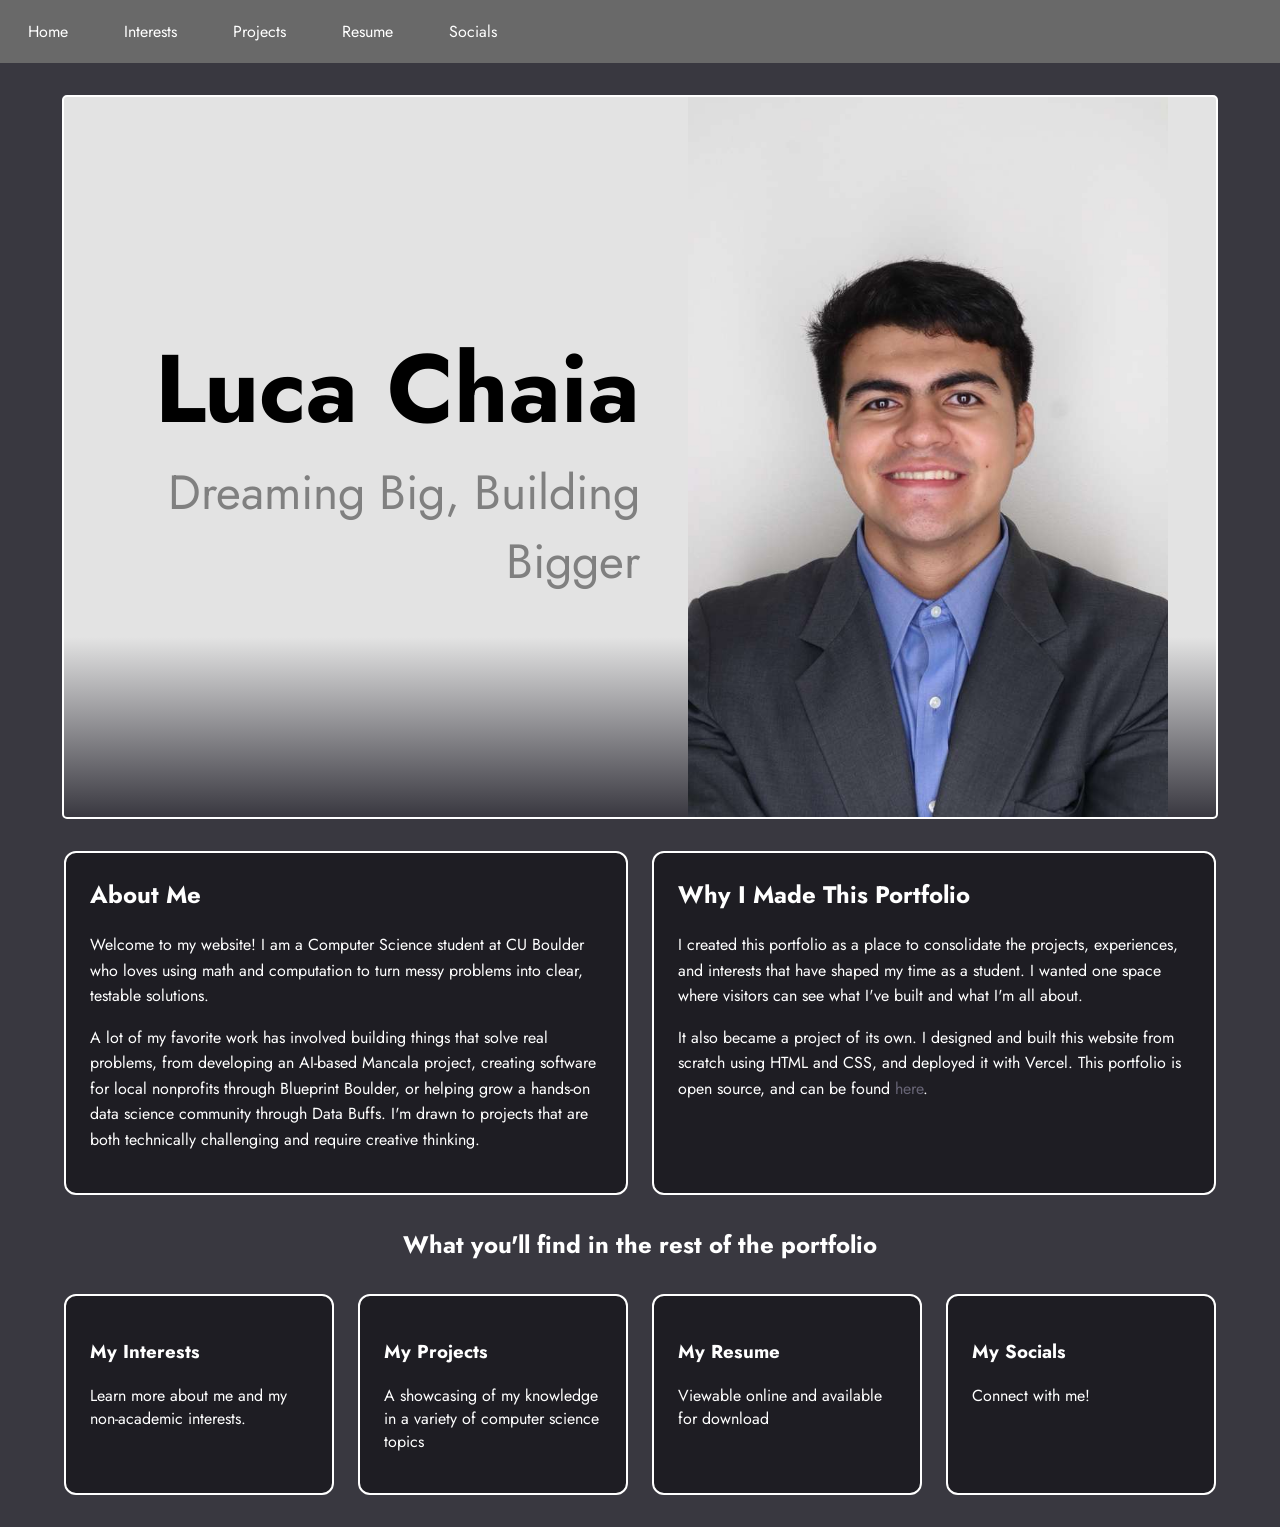
==== index.html @ b4970af2 "Implemented server-style navigation for cleaner links." ====
<!doctype html>
<html lang="en">
  <head>
    <meta charset="UTF-8" />
    <meta name="viewport" content="width=device-width, initial-scale=1.0" />
    <title>Luca Chaia | Home</title>
    <link rel="stylesheet" href="style.css" />
    <link rel="preconnect" href="https://fonts.googleapis.com" />
    <link rel="preconnect" href="https://fonts.gstatic.com" crossorigin />
    <link
      href="https://fonts.googleapis.com/css2?family=Jost:ital,wght@0,100..900;1,100..900&display=swap"
      rel="stylesheet"
    />
  </head>
  <body>
    <nav class="navbar">
      <ul>
        <li><a href="/">Home</a></li>
        <li><a href="/interests">Interests</a></li>
        <li><a href="/projects">Projects</a></li>
        <li><a href="/resume">Resume</a></li>
        <li><a href="/socials">Socials</a></li>
      </ul>
    </nav>
    <main>
      <div class="hero">
        <div class="hero-text">
          <!-- Heading -->
          <h1>Luca Chaia</h1>
          <!-- Supporting Copy -->
          <p>Dreaming Big, Building Bigger</p>
        </div>
        <div class="hero-image">
          <img src="assets/images/hero-image.jpg" alt="" />
        </div>
      </div>
      <div class="luca-stuff">
        <div class="about-me">
          <h2>About Me</h2>
          <p>
            Welcome to my website! I am a Computer Science student at CU Boulder
            who loves using math and computation to turn messy problems into
            clear, testable solutions.
          </p>
          <p>
            A lot of my favorite work has involved building things that solve
            real problems, from developing an AI-based Mancala project, creating
            software for local nonprofits through Blueprint Boulder, or helping
            grow a hands-on data science community through Data Buffs. I'm drawn
            to projects that are both technically challenging and require
            creative thinking.
          </p>
        </div>
        <div class="why-portfolio">
          <h2>Why I Made This Portfolio</h2>
          <p>
            I created this portfolio as a place to consolidate the projects,
            experiences, and interests that have shaped my time as a student. I
            wanted one space where visitors can see what I've built and what I'm
            all about.
          </p>
          <p>
            It also became a project of its own. I designed and built this
            website from scratch using HTML and CSS, and deployed it with
            Vercel. This portfolio is open source, and can be found
            <a href="https://github.com/LucaChaia/portfolio">here</a>.
          </p>
        </div>
      </div>

      <div class="portfolio-links">
        <h2>What you'll find in the rest of the portfolio</h2>
        <div class="portfolio-outline">
          <a class="portfolio-item" href="interests.html">
            <h3>My Interests</h3>
            <p>Learn more about me and my non-academic interests.</p>
          </a>
          <a class="portfolio-item" href="projects.html">
            <h3>My Projects</h3>
            <p>
              A showcasing of my knowledge in a variety of computer science
              topics
            </p>
          </a>
          <a class="portfolio-item" href="resume.html">
            <h3>My Resume</h3>
            <p>Viewable online and available for download</p>
          </a>
          <a class="portfolio-item" href="socials.html">
            <h3>My Socials</h3>
            <p>Connect with me!</p>
          </a>
        </div>
      </div>
    </main>
  </body>
</html>
---- style.css ----
body {
  margin: 0;
  background-color: rgba(57, 56, 64, 1);
  color: white;
  font-family: "Jost";
}
/* Navbar section */

nav.navbar {
  background-color: dimgray;
  position: sticky;
  top: 0;
}

nav.navbar ul {
  list-style-type: none;
  margin: 0;
  padding: 0;

  display: flex;
}

nav.navbar ul li a {
  display: block;
  color: white;
  padding: 1.25rem 1.75rem;

  text-decoration: none;
}

nav.navbar ul li a:hover {
  color: grey;
}

/* Hero Section */
div.hero {
  padding-top: 0;
  background: #e3e3e3;
  background: linear-gradient(
    180deg,
    rgba(227, 227, 227, 1) 0%,
    rgba(227, 227, 227, 1) 75%,
    rgba(57, 56, 64, 1) 100%
  );

  display: flex;
  align-items: center;
  justify-content: space-between;

  min-height: 30vh;
  width: 90%;
  margin: 2em auto;

  border-radius: 5px;
  border-width: 2px;
  border-style: solid;
  border-color: white;

  padding: 0;
}

.hero .hero-text {
  flex: 1;
  display: flex;
  flex-direction: column;
  justify-content: center;
  text-align: right;
}

div.hero h1 {
  color: black;
  font-size: 6rem;
  margin: 0;
}

div.hero p {
  color: grey;
  margin: 0;
  font-size: 3rem;
}

.hero .hero-image {
  flex: 1;
  display: flex;
  justify-content: center;
  align-items: center;
}

div.hero img {
  max-height: 80vh;
  width: auto;
}

/* Luca Stuff Section */
.luca-stuff {
  width: 90%;
  margin: 2rem auto;
  display: grid;
  grid-template-columns: repeat(auto-fit, minmax(20rem, 1fr));
  gap: 1.5rem;
}

.luca-stuff > div {
  background-color: rgb(30, 29, 35);
  padding: 1.5rem;
  border-radius: 0.75rem;
  border: 2px solid white;
}

.luca-stuff h2 {
  margin-top: 0;
}

.luca-stuff p {
  line-height: 1.6;
}

.luca-stuff a {
  text-decoration: none;
  color: rgb(103, 100, 117);
}

.luca-stuff a:hover {
  color: rgb(146, 136, 189);
}

/* Portfolio Outline Section */
.portfolio-links h2 {
  text-align: center;
}

div.portfolio-outline {
  width: 90%;
  margin: 2rem auto;
  display: grid;
  grid-template-columns: repeat(auto-fit, minmax(16rem, 1fr));
  gap: 1.5rem;
}

div.portfolio-outline .portfolio-item {
  display: block;
  background-color: rgb(30, 29, 35);
  color: white;
  text-decoration: none;
  padding: 1.5rem;
  border-radius: 0.75rem;
  border: 2px solid white;
}

/* Resume Section */
.resume-page {
  width: 90%;
  margin: 2rem auto;
}

.resume-header {
  margin-bottom: 1.5rem;
}

.resume-header h1 {
  margin-bottom: 0.5rem;
}

.resume-download {
  display: inline-block;
  margin-top: 1rem;
  padding: 0.75rem 1.25rem;
  background-color: rgb(30, 29, 35);
  color: white;
  text-decoration: none;
  border: 2px solid white;
  border-radius: 0.75rem;
}

.resume-viewer {
  width: 100%;
  height: 80vh;
  border: 2px solid white;
  border-radius: 0.75rem;
  overflow: hidden;
}

.resume-viewer iframe {
  width: 100%;
  height: 100%;
  border: none;
}

/* Socials */
.socials-intro {
  display: block;
  background-color: rgb(30, 29, 35);
  color: white;
  text-decoration: none;
  padding: 1.5rem;
  border-radius: 0.75rem;
  border: 2px solid white;
  width: 90%;
  margin: 2rem auto;
}

.socials-container {
  width: 90%;
  margin: 2rem auto;
  display: grid;
  grid-template-columns: repeat(auto-fit, minmax(20rem, 1fr));
  gap: 1.5rem;
  align-items: stretch;
}

.social-box {
  background-color: rgb(30, 29, 35);
  padding: 1.5rem;
  border-radius: 0.75rem;
  border: 2px solid white;

  display: flex;
  flex-direction: column;
  align-items: center;
  text-align: center;
  text-decoration: none;
  color: white;
}

.social-box,
.portfolio-item {
  transition:
    background-color 0.2s ease,
    transform 0.2s ease;
}

a.social-box:hover,
div.portfolio-outline .portfolio-item:hover {
  background-color: #111;
  transform: translateY(-2px);
}

.social-logo {
  height: 5rem;
  width: 100%;
  display: flex;
  align-items: center;
  justify-content: center;
  margin-bottom: 1rem;
}

.social-logo img {
  max-height: 100%;
  max-width: 8rem;
  width: auto;
  height: auto;
  display: block;
}

.social-box p {
  line-height: 1.5;
}
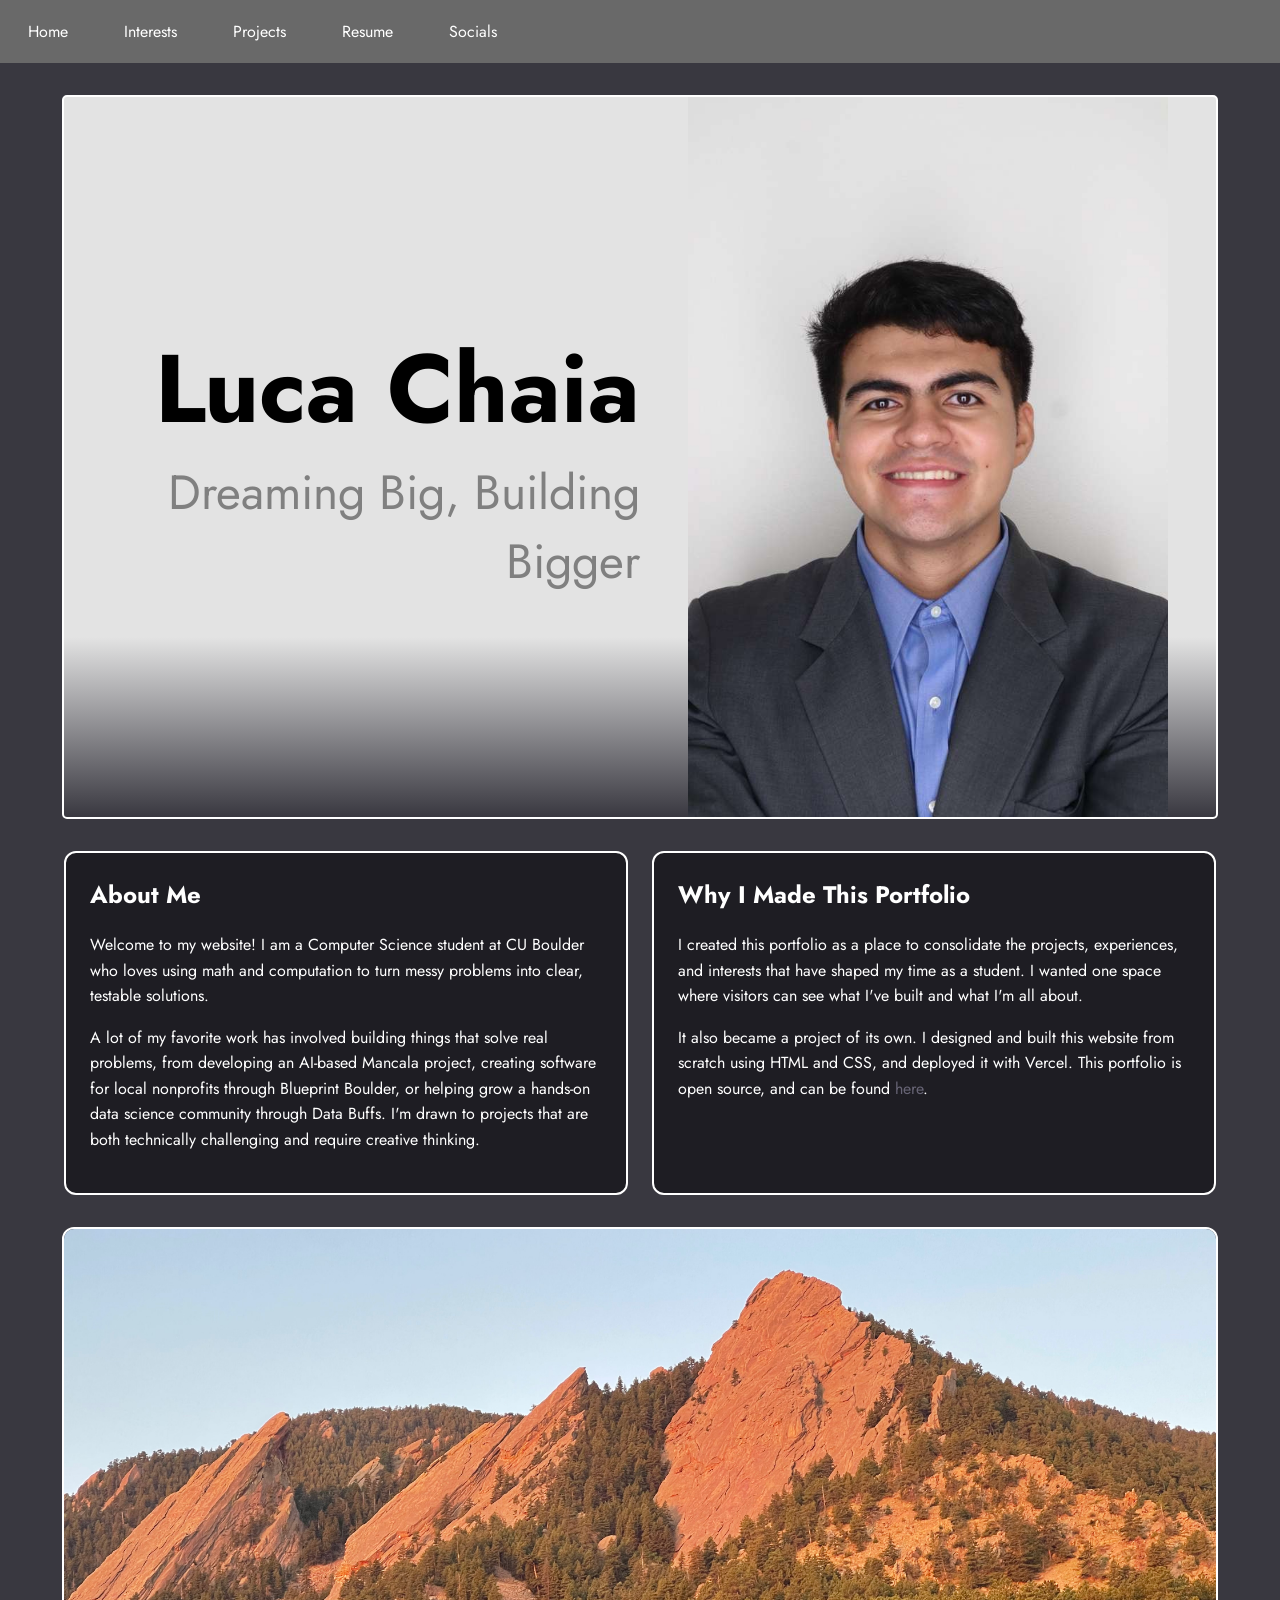
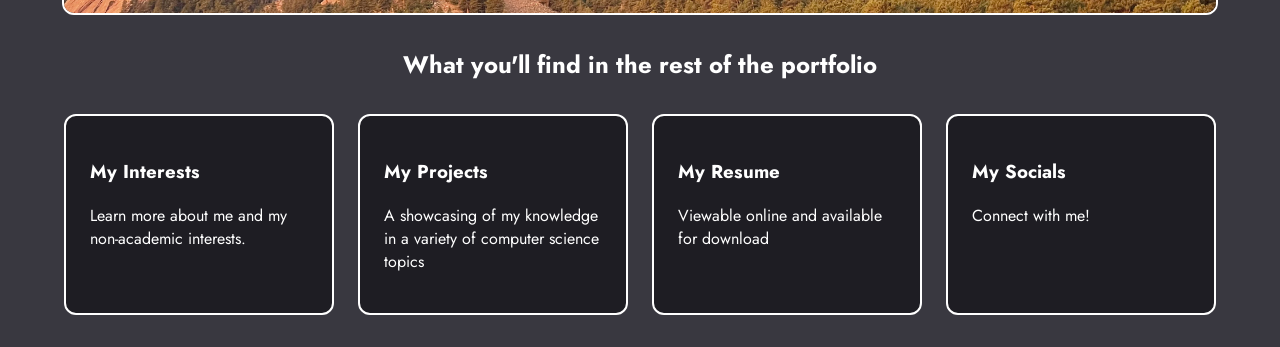
==== commit c88ad678: "Spruced up homepage" ====
--- a/index.html
+++ b/index.html
@@ -63,30 +63,41 @@
             It also became a project of its own. I designed and built this
             website from scratch using HTML and CSS, and deployed it with
             Vercel. This portfolio is open source, and can be found
-            <a href="https://github.com/LucaChaia/portfolio">here</a>.
+            <a
+              href="https://github.com/LucaChaia/portfolio"
+              target="_blank"
+              rel="noopener noreferrer"
+              >here</a
+            >.
           </p>
         </div>
+      </div>
+      <div class="home-image-break">
+        <img
+          src="assets/images/boulder-flatirons.jpeg"
+          alt="Picture of Flatirons"
+        />
       </div>
 
       <div class="portfolio-links">
         <h2>What you'll find in the rest of the portfolio</h2>
         <div class="portfolio-outline">
-          <a class="portfolio-item" href="interests.html">
+          <a class="portfolio-item" href="/interests">
             <h3>My Interests</h3>
             <p>Learn more about me and my non-academic interests.</p>
           </a>
-          <a class="portfolio-item" href="projects.html">
+          <a class="portfolio-item" href="/projects">
             <h3>My Projects</h3>
             <p>
               A showcasing of my knowledge in a variety of computer science
               topics
             </p>
           </a>
-          <a class="portfolio-item" href="resume.html">
+          <a class="portfolio-item" href="/resume">
             <h3>My Resume</h3>
             <p>Viewable online and available for download</p>
           </a>
-          <a class="portfolio-item" href="socials.html">
+          <a class="portfolio-item" href="/socials">
             <h3>My Socials</h3>
             <p>Connect with me!</p>
           </a>
--- a/style.css
+++ b/style.css
@@ -91,6 +91,23 @@
   width: auto;
 }
 
+/* Image Break */
+.home-image-break {
+  width: 90%;
+  margin: 2rem auto;
+  border: 2px solid white;
+  border-radius: 0.75rem;
+  overflow: hidden;
+}
+
+.home-image-break img {
+  display: block;
+  width: 100%;
+  max-height: 24rem;
+  object-fit: cover;
+  object-position: center 40%;
+}
+
 /* Luca Stuff Section */
 .luca-stuff {
   width: 90%;
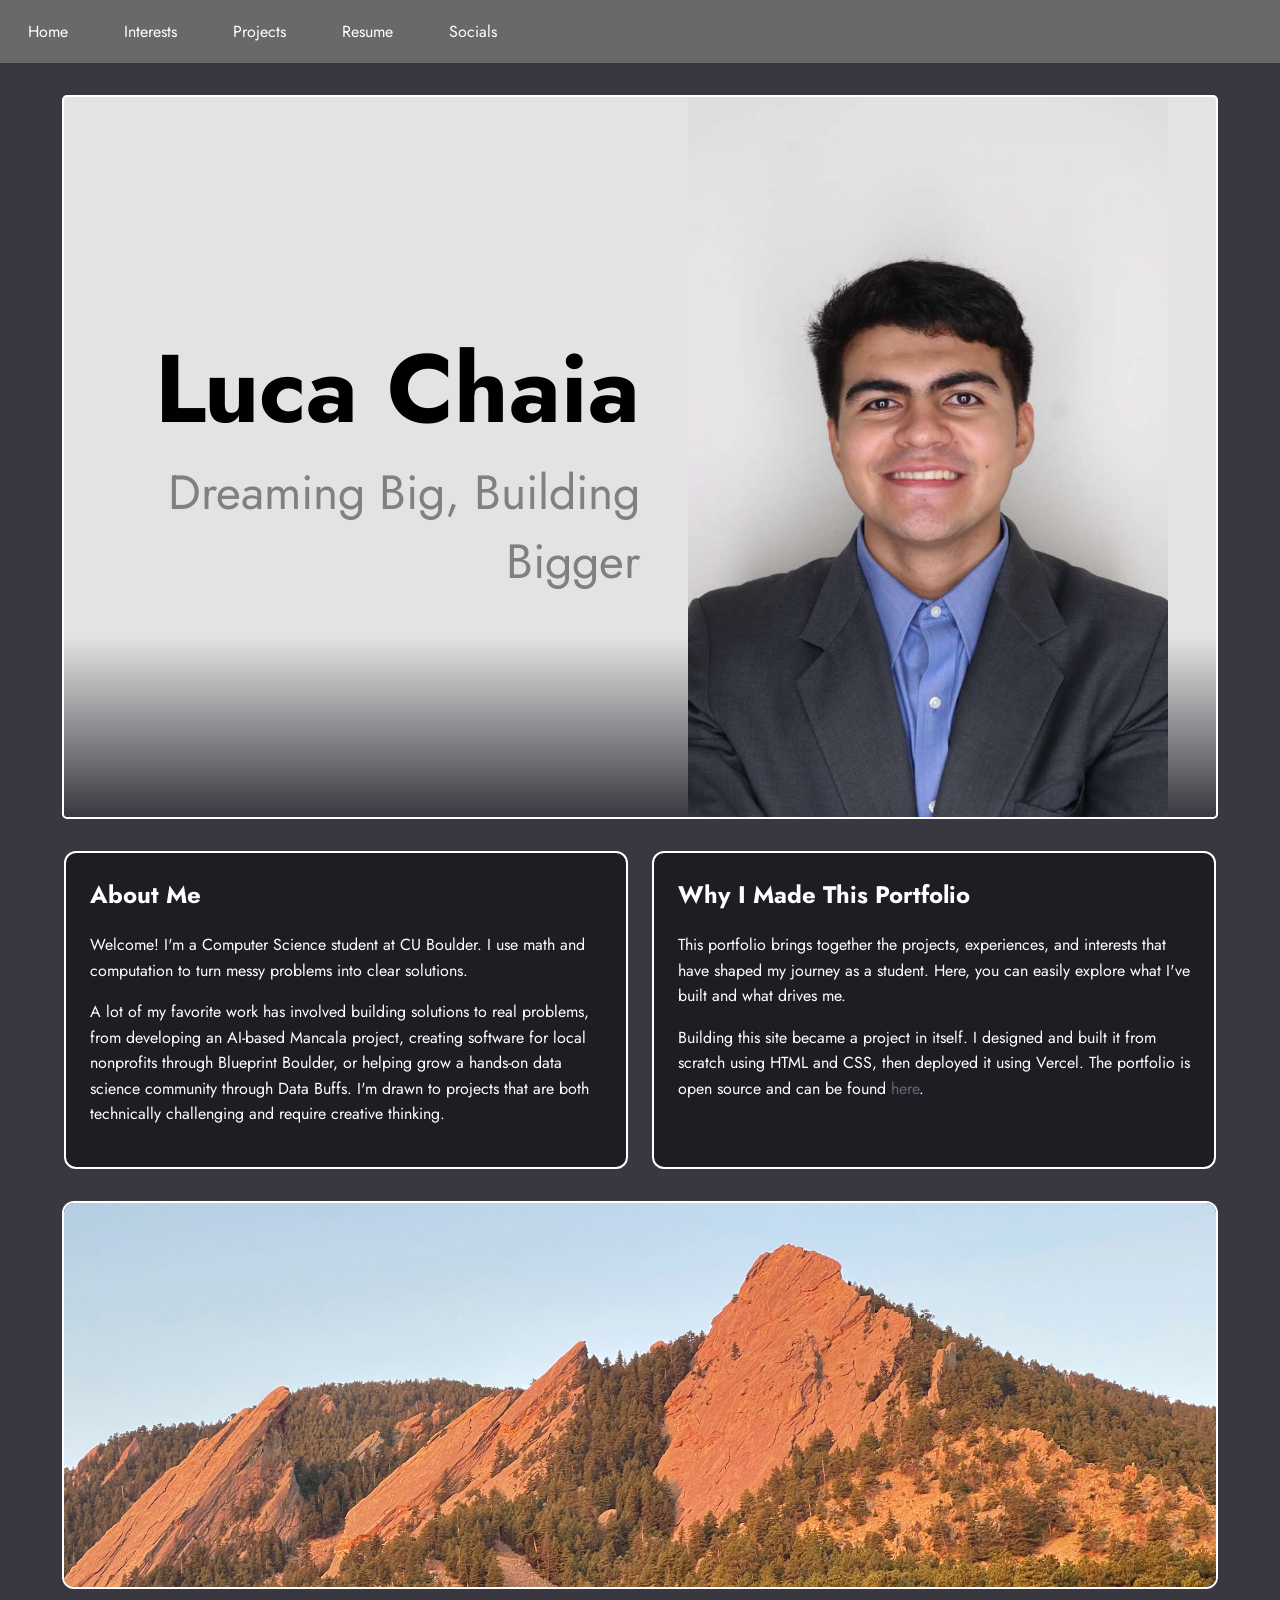
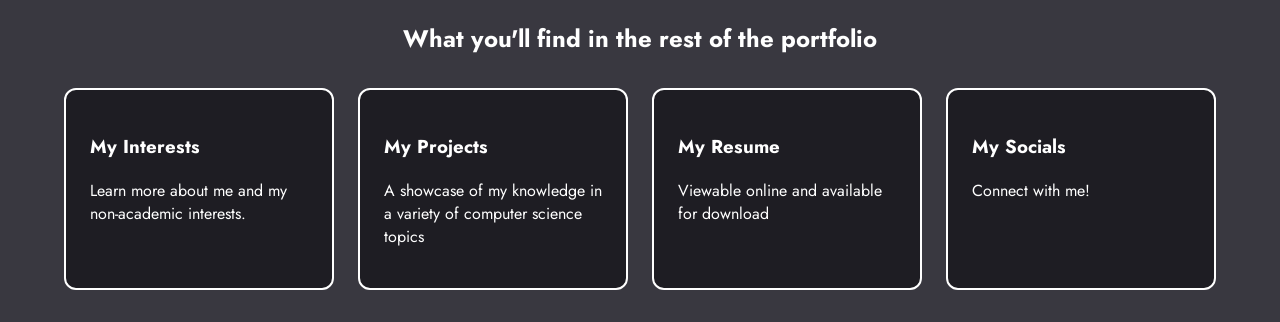
==== commit 694325e8: "Minor text changes to index.html" ====
--- a/index.html
+++ b/index.html
@@ -1,68 +1,90 @@
 <!doctype html>
+
 <html lang="en">
   <head>
     <meta charset="UTF-8" />
+
     <meta name="viewport" content="width=device-width, initial-scale=1.0" />
+
     <title>Luca Chaia | Home</title>
+
     <link rel="stylesheet" href="style.css" />
+
     <link rel="preconnect" href="https://fonts.googleapis.com" />
+
     <link rel="preconnect" href="https://fonts.gstatic.com" crossorigin />
+
     <link
       href="https://fonts.googleapis.com/css2?family=Jost:ital,wght@0,100..900;1,100..900&display=swap"
       rel="stylesheet"
     />
   </head>
+
   <body>
     <nav class="navbar">
       <ul>
         <li><a href="/">Home</a></li>
+
         <li><a href="/interests">Interests</a></li>
+
         <li><a href="/projects">Projects</a></li>
+
         <li><a href="/resume">Resume</a></li>
+
         <li><a href="/socials">Socials</a></li>
       </ul>
     </nav>
+
     <main>
       <div class="hero">
         <div class="hero-text">
           <!-- Heading -->
+
           <h1>Luca Chaia</h1>
+
           <!-- Supporting Copy -->
+
           <p>Dreaming Big, Building Bigger</p>
         </div>
+
         <div class="hero-image">
           <img src="assets/images/hero-image.jpg" alt="" />
         </div>
       </div>
+
       <div class="luca-stuff">
         <div class="about-me">
           <h2>About Me</h2>
+
           <p>
-            Welcome to my website! I am a Computer Science student at CU Boulder
-            who loves using math and computation to turn messy problems into
-            clear, testable solutions.
+            Welcome! I'm a Computer Science student at CU Boulder. I use math
+            and computation to turn messy problems into clear solutions.
           </p>
+
           <p>
-            A lot of my favorite work has involved building things that solve
-            real problems, from developing an AI-based Mancala project, creating
+            A lot of my favorite work has involved building solutions to real
+            problems, from developing an AI-based Mancala project, creating
             software for local nonprofits through Blueprint Boulder, or helping
             grow a hands-on data science community through Data Buffs. I'm drawn
             to projects that are both technically challenging and require
             creative thinking.
           </p>
         </div>
+
         <div class="why-portfolio">
           <h2>Why I Made This Portfolio</h2>
+
           <p>
-            I created this portfolio as a place to consolidate the projects,
-            experiences, and interests that have shaped my time as a student. I
-            wanted one space where visitors can see what I've built and what I'm
-            all about.
+            This portfolio brings together the projects, experiences, and
+            interests that have shaped my journey as a student. Here, you can
+            easily explore what I've built and what drives me.
           </p>
+
           <p>
-            It also became a project of its own. I designed and built this
-            website from scratch using HTML and CSS, and deployed it with
-            Vercel. This portfolio is open source, and can be found
+            Building this site became a project in itself. I designed and built
+            it from scratch using HTML and CSS, then deployed it using Vercel.
+            The portfolio is open source and can be found
+
             <a
               href="https://github.com/LucaChaia/portfolio"
               target="_blank"
@@ -72,33 +94,41 @@
           </p>
         </div>
       </div>
+
       <div class="home-image-break">
         <img
           src="assets/images/boulder-flatirons.jpeg"
-          alt="Picture of Flatirons"
+          alt="Picture of Flatirons."
         />
       </div>
 
       <div class="portfolio-links">
         <h2>What you'll find in the rest of the portfolio</h2>
+
         <div class="portfolio-outline">
           <a class="portfolio-item" href="/interests">
             <h3>My Interests</h3>
+
             <p>Learn more about me and my non-academic interests.</p>
           </a>
+
           <a class="portfolio-item" href="/projects">
             <h3>My Projects</h3>
+
             <p>
-              A showcasing of my knowledge in a variety of computer science
-              topics
+              A showcase of my knowledge in a variety of computer science topics
             </p>
           </a>
+
           <a class="portfolio-item" href="/resume">
             <h3>My Resume</h3>
+
             <p>Viewable online and available for download</p>
           </a>
+
           <a class="portfolio-item" href="/socials">
             <h3>My Socials</h3>
+
             <p>Connect with me!</p>
           </a>
         </div>
--- a/style.css
+++ b/style.css
@@ -164,6 +164,159 @@
   border: 2px solid white;
 }
 
+/* Interests */
+.interests-intro {
+  width: 90%;
+  margin: 2rem auto;
+  background-color: rgb(30, 29, 35);
+  padding: 1.5rem;
+  border-radius: 0.75rem;
+  border: 2px solid white;
+  box-sizing: border-box;
+}
+
+.interests-intro h1 {
+  margin-top: 0;
+  margin-bottom: 0.5rem;
+}
+
+.interests-intro p {
+  margin: 0;
+  line-height: 1.6;
+}
+
+.interests-container {
+  width: 90%;
+  margin: 2rem auto;
+  display: grid;
+  grid-template-columns: repeat(auto-fit, minmax(20rem, 1fr));
+  gap: 1.5rem;
+}
+
+.interest-box {
+  background-color: rgb(30, 29, 35);
+  color: white;
+  text-decoration: none;
+  padding: 1.5rem;
+  border-radius: 0.75rem;
+  border: 2px solid white;
+  display: block;
+  transition:
+    background-color 0.2s ease,
+    transform 0.2s ease;
+}
+
+.interest-box:hover {
+  background-color: #111;
+  transform: translateY(-2px);
+}
+
+.interest-image {
+  width: 100%;
+  height: 14rem;
+  margin-bottom: 1rem;
+  border-radius: 0.5rem;
+  overflow: hidden;
+  background-color: rgb(30, 29, 35);
+}
+
+.interest-image img {
+  width: 100%;
+  height: 100%;
+  display: block;
+}
+
+.logo-image {
+  padding: 1rem;
+  box-sizing: border-box;
+}
+
+.logo-image img {
+  object-fit: contain;
+  object-position: center;
+}
+
+.interest-image:not(.logo-image) img {
+  object-fit: cover;
+  object-position: center;
+}
+
+.interest-box h2 {
+  margin-top: 0;
+  margin-bottom: 0.75rem;
+}
+
+.interest-box p {
+  margin: 0;
+  line-height: 1.6;
+}
+
+/* Projects */
+.projects-intro {
+  width: 90%;
+  margin: 2rem auto;
+  background-color: rgb(30, 29, 35);
+  padding: 1.5rem;
+  border-radius: 0.75rem;
+  border: 2px solid white;
+  box-sizing: border-box;
+}
+
+.projects-intro h1 {
+  margin-top: 0;
+  margin-bottom: 0.5rem;
+}
+
+.projects-intro p {
+  margin: 0;
+  line-height: 1.6;
+}
+
+.projects-container {
+  width: 90%;
+  margin: 2rem auto;
+  display: grid;
+  grid-template-columns: repeat(auto-fit, minmax(20rem, 1fr));
+  gap: 1.5rem;
+}
+
+.project-box {
+  display: block;
+  background-color: rgb(30, 29, 35);
+  color: white;
+  text-decoration: none;
+  padding: 1.5rem;
+  border-radius: 0.75rem;
+  border: 2px solid white;
+  transition:
+    background-color 0.2s ease,
+    transform 0.2s ease;
+}
+
+.project-box:hover {
+  background-color: #111;
+  transform: translateY(-2px);
+}
+
+.project-box h2 {
+  margin-top: 0;
+  margin-bottom: 1rem;
+}
+
+.project-box p {
+  margin: 0 0 1rem 0;
+  line-height: 1.6;
+}
+
+.project-box p:last-child {
+  margin-bottom: 0;
+}
+
+.project-label {
+  font-weight: 700;
+  color: white;
+}
+
 /* Resume Section */
 .resume-page {
   width: 90%;
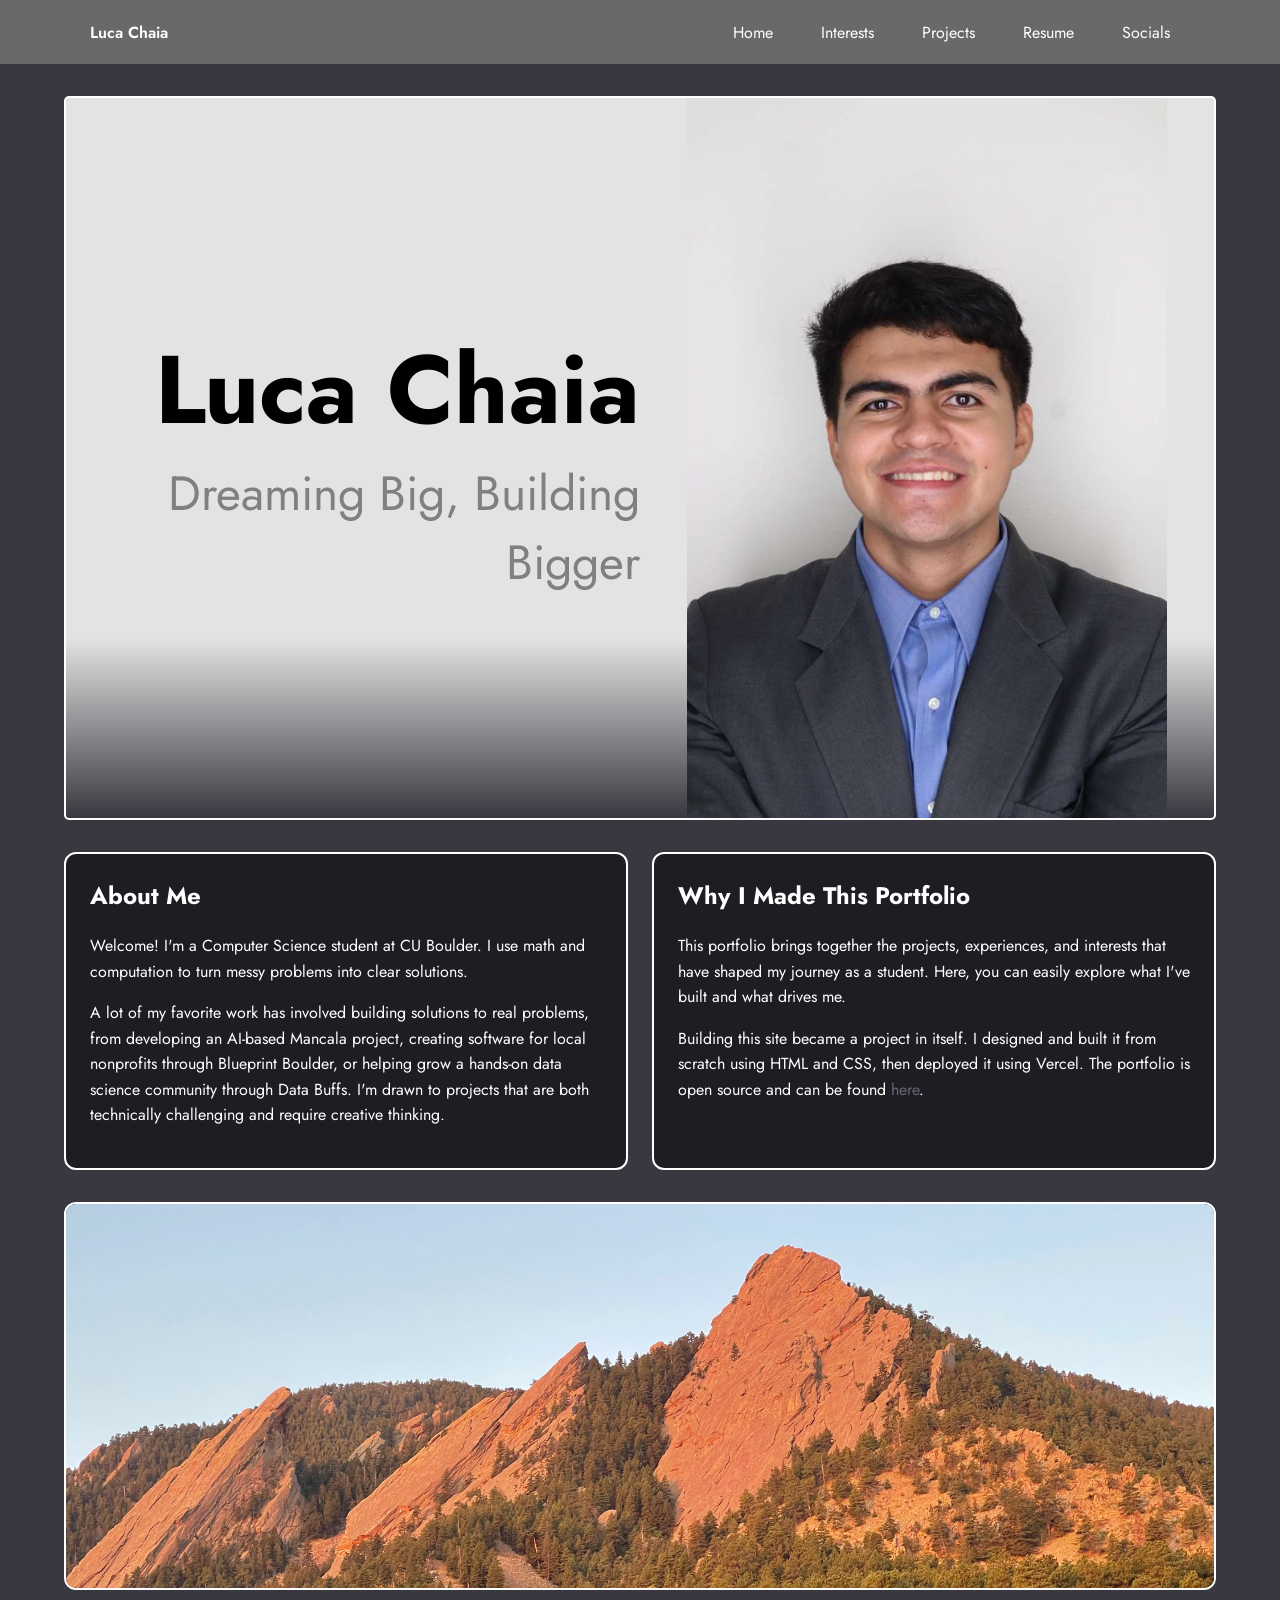
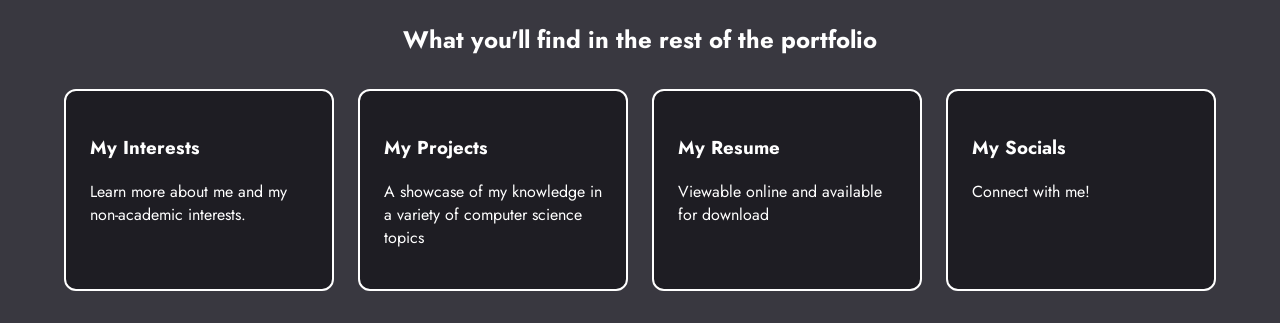
==== commit 3d155e5d: "Refactoring CSS and implemented navbar properly in interests.html" ====
--- a/index.html
+++ b/index.html
@@ -1,66 +1,68 @@
 <!doctype html>
-
 <html lang="en">
   <head>
     <meta charset="UTF-8" />
-
     <meta name="viewport" content="width=device-width, initial-scale=1.0" />
-
     <title>Luca Chaia | Home</title>
-
     <link rel="stylesheet" href="style.css" />
-
     <link rel="preconnect" href="https://fonts.googleapis.com" />
-
     <link rel="preconnect" href="https://fonts.gstatic.com" crossorigin />
-
     <link
       href="https://fonts.googleapis.com/css2?family=Jost:ital,wght@0,100..900;1,100..900&display=swap"
       rel="stylesheet"
     />
+    <script>
+      const navToggle = document.querySelector(".nav-toggle");
+      const navMenu = document.querySelector(".nav-menu");
+
+      navToggle.addEventListener("click", () => {
+        navMenu.classList.toggle("open");
+        const expanded = navToggle.getAttribute("aria-expanded") === "true";
+        navToggle.setAttribute("aria-expanded", String(!expanded));
+      });
+    </script>
   </head>
-
   <body>
     <nav class="navbar">
-      <ul>
-        <li><a href="/">Home</a></li>
+      <div class="nav-inner">
+        <a href="/" class="nav-brand">Luca Chaia</a>
 
-        <li><a href="/interests">Interests</a></li>
+        <button
+          class="nav-toggle"
+          aria-label="Toggle navigation"
+          aria-expanded="false"
+        >
+          ☰
+        </button>
 
-        <li><a href="/projects">Projects</a></li>
-
-        <li><a href="/resume">Resume</a></li>
-
-        <li><a href="/socials">Socials</a></li>
-      </ul>
+        <ul class="nav-menu">
+          <li><a href="/">Home</a></li>
+          <li><a href="/interests">Interests</a></li>
+          <li><a href="/projects">Projects</a></li>
+          <li><a href="/resume">Resume</a></li>
+          <li><a href="/socials">Socials</a></li>
+        </ul>
+      </div>
     </nav>
-
     <main>
       <div class="hero">
         <div class="hero-text">
           <!-- Heading -->
-
           <h1>Luca Chaia</h1>
-
           <!-- Supporting Copy -->
-
           <p>Dreaming Big, Building Bigger</p>
         </div>
-
         <div class="hero-image">
           <img src="assets/images/hero-image.jpg" alt="" />
         </div>
       </div>
-
       <div class="luca-stuff">
         <div class="about-me">
           <h2>About Me</h2>
-
           <p>
             Welcome! I'm a Computer Science student at CU Boulder. I use math
             and computation to turn messy problems into clear solutions.
           </p>
-
           <p>
             A lot of my favorite work has involved building solutions to real
             problems, from developing an AI-based Mancala project, creating
@@ -70,21 +72,17 @@
             creative thinking.
           </p>
         </div>
-
         <div class="why-portfolio">
           <h2>Why I Made This Portfolio</h2>
-
           <p>
             This portfolio brings together the projects, experiences, and
             interests that have shaped my journey as a student. Here, you can
             easily explore what I've built and what drives me.
           </p>
-
           <p>
             Building this site became a project in itself. I designed and built
             it from scratch using HTML and CSS, then deployed it using Vercel.
             The portfolio is open source and can be found
-
             <a
               href="https://github.com/LucaChaia/portfolio"
               target="_blank"
@@ -94,41 +92,31 @@
           </p>
         </div>
       </div>
-
       <div class="home-image-break">
         <img
           src="assets/images/boulder-flatirons.jpeg"
           alt="Picture of Flatirons."
         />
       </div>
-
       <div class="portfolio-links">
         <h2>What you'll find in the rest of the portfolio</h2>
-
         <div class="portfolio-outline">
           <a class="portfolio-item" href="/interests">
             <h3>My Interests</h3>
-
             <p>Learn more about me and my non-academic interests.</p>
           </a>
-
           <a class="portfolio-item" href="/projects">
             <h3>My Projects</h3>
-
             <p>
               A showcase of my knowledge in a variety of computer science topics
             </p>
           </a>
-
           <a class="portfolio-item" href="/resume">
             <h3>My Resume</h3>
-
             <p>Viewable online and available for download</p>
           </a>
-
           <a class="portfolio-item" href="/socials">
             <h3>My Socials</h3>
-
             <p>Connect with me!</p>
           </a>
         </div>
--- a/style.css
+++ b/style.css
@@ -1,35 +1,168 @@
+:root {
+  --bg: rgb(57, 56, 64);
+  --panel: rgb(30, 29, 35);
+  --text: white;
+  --muted: grey;
+  --border: 2px solid white;
+  --radius: 0.75rem;
+  --content-width: 90%;
+  --content-max: 1100px;
+  --gap: 1.5rem;
+  --padding: 1.5rem;
+}
+
+* {
+  box-sizing: border-box;
+}
+
 body {
   margin: 0;
-  background-color: rgba(57, 56, 64, 1);
-  color: white;
-  font-family: "Jost";
-}
+  background-color: var(--bg);
+  color: var(--text);
+  font-family: "Jost", sans-serif;
+}
+
+.container {
+  width: var(--content-width);
+  max-width: var(--content-max);
+  margin: 2rem auto;
+}
+
+.panel {
+  background-color: var(--panel);
+  border: var(--border);
+  border-radius: var(--radius);
+  padding: var(--padding);
+}
+
+.card-grid {
+  display: grid;
+  gap: var(--gap);
+  grid-template-columns: repeat(auto-fit, minmax(20rem, 1fr));
+}
+
+.card {
+  display: block;
+  background-color: var(--panel);
+  color: var(--text);
+  text-decoration: none;
+  border: var(--border);
+  border-radius: var(--radius);
+  padding: var(--padding);
+  transition:
+    background-color 0.2s ease,
+    transform 0.2s ease;
+}
+
+.card:hover {
+  background-color: #111;
+  transform: translateY(-2px);
+}
+
+.card h1,
+.card h2,
+.card h3,
+.panel h1,
+.panel h2,
+.panel h3 {
+  margin-top: 0;
+}
+
+@media (max-width: 768px) {
+  .card-grid,
+  .luca-stuff,
+  .projects-container,
+  .interests-container,
+  .socials-container,
+  .portfolio-outline {
+    grid-template-columns: 1fr;
+  }
+
+  .home-image-break img {
+    max-height: 16rem;
+  }
+
+  .resume-viewer {
+    height: 60vh;
+  }
+}
+
 /* Navbar section */
-
-nav.navbar {
+.navbar {
   background-color: dimgray;
   position: sticky;
   top: 0;
-}
-
-nav.navbar ul {
-  list-style-type: none;
+  z-index: 1000;
+}
+
+.nav-inner {
+  width: var(--content-width);
+  max-width: var(--content-max);
+  margin: 0 auto;
+  display: flex;
+  align-items: center;
+  justify-content: space-between;
+  min-height: 4rem;
+}
+
+.nav-brand {
+  color: white;
+  text-decoration: none;
+  font-weight: 600;
+}
+
+.nav-toggle {
+  display: none;
+  background: none;
+  border: none;
+  color: white;
+  font-size: 1.75rem;
+  cursor: pointer;
+}
+
+.nav-menu {
+  list-style: none;
+  display: flex;
+  gap: 0.5rem;
   margin: 0;
   padding: 0;
-
-  display: flex;
-}
-
-nav.navbar ul li a {
-  display: block;
-  color: white;
-  padding: 1.25rem 1.75rem;
-
-  text-decoration: none;
-}
-
-nav.navbar ul li a:hover {
+}
+
+.nav-menu a {
+  display: block;
+  color: white;
+  padding: 1rem 1.25rem;
+  text-decoration: none;
+}
+
+.nav-menu a:hover {
   color: grey;
+}
+
+@media (max-width: 768px) {
+  .nav-toggle {
+    display: block;
+  }
+
+  .nav-inner {
+    flex-wrap: wrap;
+    padding: 0.75rem 0;
+  }
+
+  .nav-menu {
+    display: none;
+    width: 100%;
+    flex-direction: column;
+    padding-top: 0.5rem;
+  }
+
+  .nav-menu.open {
+    display: flex;
+  }
+
+  .nav-menu a {
+    padding: 0.9rem 0;
+  }
 }
 
 /* Hero Section */
@@ -91,6 +224,34 @@
   width: auto;
 }
 
+@media (max-width: 768px) {
+  .hero {
+    flex-direction: column-reverse;
+    min-height: auto;
+    padding: 1rem;
+    gap: 1rem;
+  }
+
+  .hero .hero-text {
+    text-align: center;
+  }
+
+  .hero h1 {
+    font-size: 3rem;
+  }
+
+  .hero p {
+    font-size: 1.5rem;
+  }
+
+  .hero img {
+    width: 100%;
+    max-width: 20rem;
+    max-height: none;
+    height: auto;
+  }
+}
+
 /* Image Break */
 .home-image-break {
   width: 90%;
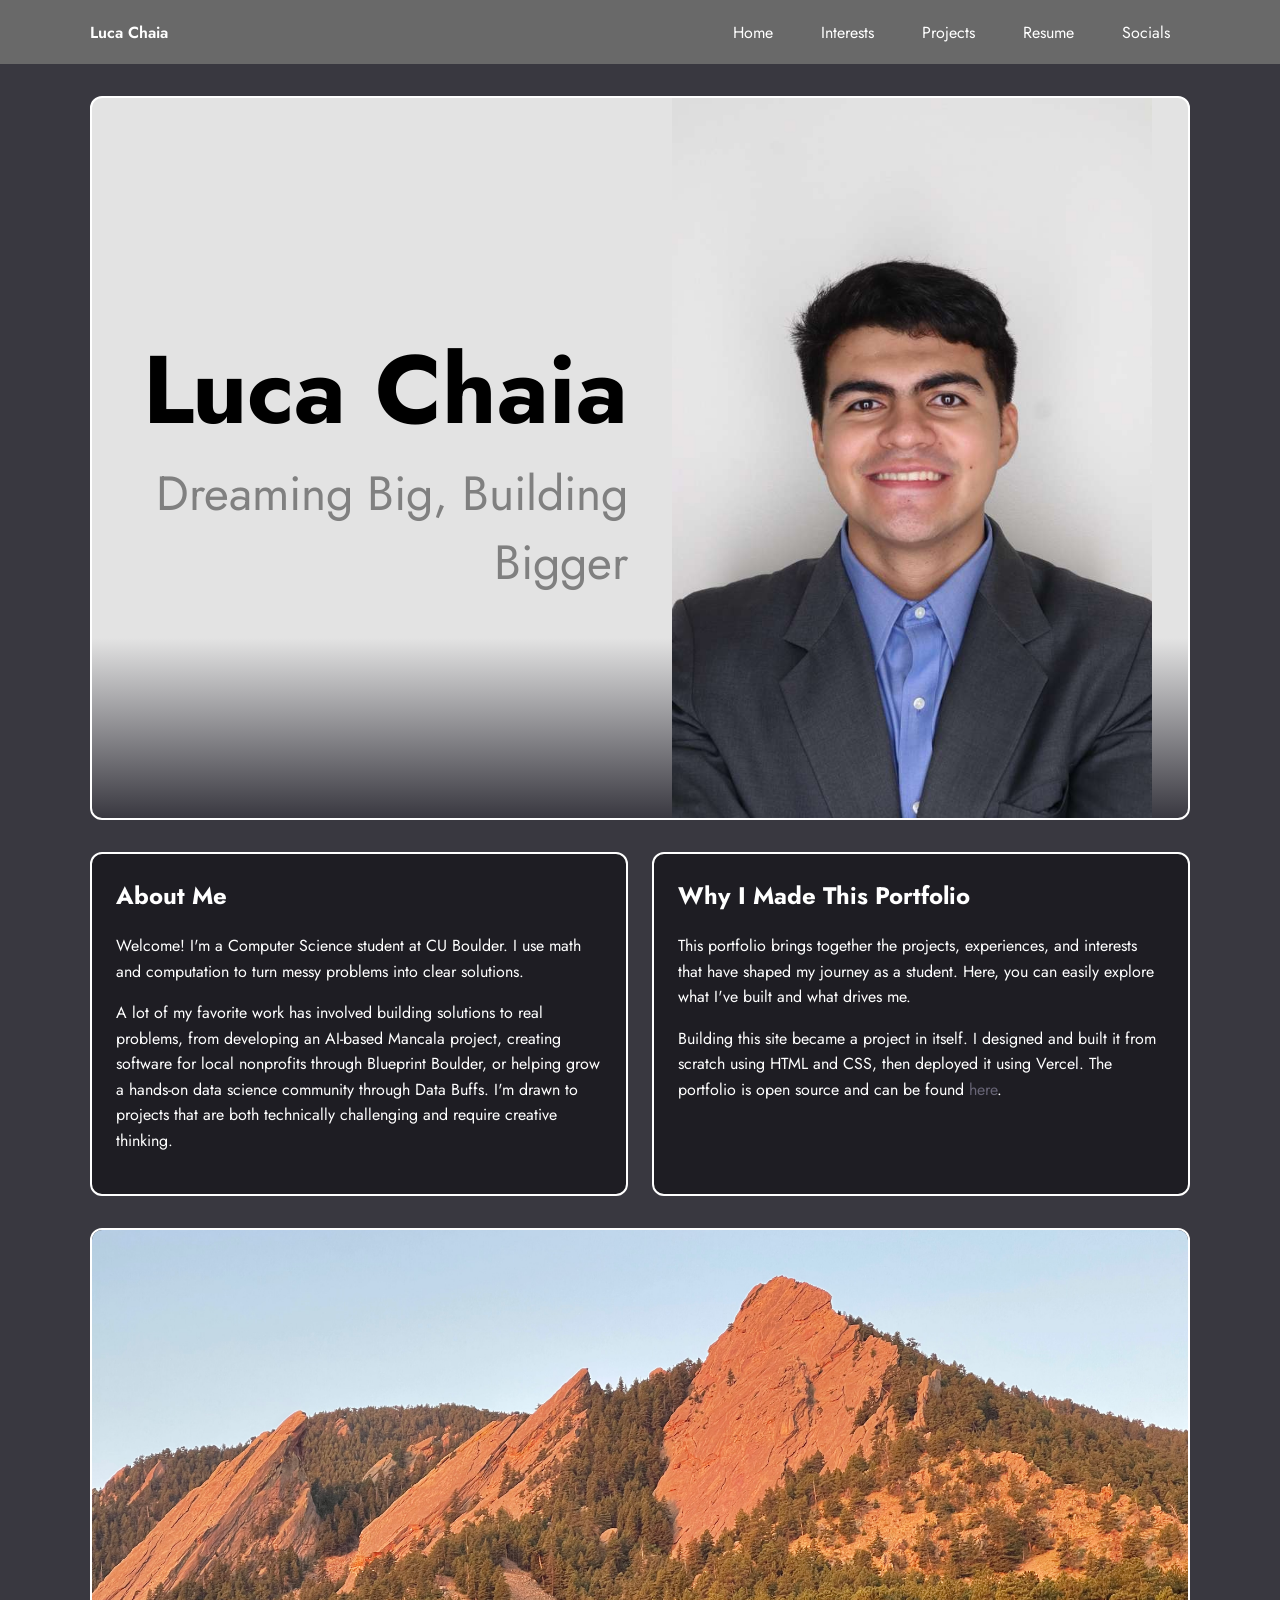
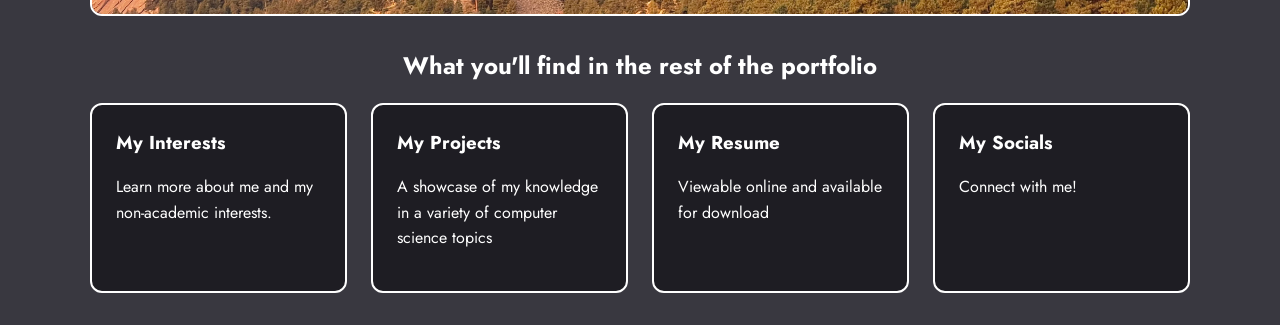
==== commit a34a3e31: "Refactored CSS and implemented in index.html" ====
--- a/index.html
+++ b/index.html
@@ -11,16 +11,6 @@
       href="https://fonts.googleapis.com/css2?family=Jost:ital,wght@0,100..900;1,100..900&display=swap"
       rel="stylesheet"
     />
-    <script>
-      const navToggle = document.querySelector(".nav-toggle");
-      const navMenu = document.querySelector(".nav-menu");
-
-      navToggle.addEventListener("click", () => {
-        navMenu.classList.toggle("open");
-        const expanded = navToggle.getAttribute("aria-expanded") === "true";
-        navToggle.setAttribute("aria-expanded", String(!expanded));
-      });
-    </script>
   </head>
   <body>
     <nav class="navbar">
@@ -45,7 +35,7 @@
       </div>
     </nav>
     <main>
-      <div class="hero">
+      <div class="hero container">
         <div class="hero-text">
           <!-- Heading -->
           <h1>Luca Chaia</h1>
@@ -56,8 +46,8 @@
           <img src="assets/images/hero-image.jpg" alt="" />
         </div>
       </div>
-      <div class="luca-stuff">
-        <div class="about-me">
+      <div class="luca-stuff container card-grid">
+        <div class="about-me panel">
           <h2>About Me</h2>
           <p>
             Welcome! I'm a Computer Science student at CU Boulder. I use math
@@ -72,7 +62,7 @@
             creative thinking.
           </p>
         </div>
-        <div class="why-portfolio">
+        <div class="why-portfolio panel">
           <h2>Why I Made This Portfolio</h2>
           <p>
             This portfolio brings together the projects, experiences, and
@@ -92,35 +82,45 @@
           </p>
         </div>
       </div>
-      <div class="home-image-break">
+      <div class="home-image-break container">
         <img
           src="assets/images/boulder-flatirons.jpeg"
           alt="Picture of Flatirons."
         />
       </div>
-      <div class="portfolio-links">
+      <div class="portfolio-links container">
         <h2>What you'll find in the rest of the portfolio</h2>
-        <div class="portfolio-outline">
-          <a class="portfolio-item" href="/interests">
+        <div class="portfolio-outline card-grid">
+          <a class="portfolio-item card" href="/interests">
             <h3>My Interests</h3>
             <p>Learn more about me and my non-academic interests.</p>
           </a>
-          <a class="portfolio-item" href="/projects">
+          <a class="portfolio-item card" href="/projects">
             <h3>My Projects</h3>
             <p>
               A showcase of my knowledge in a variety of computer science topics
             </p>
           </a>
-          <a class="portfolio-item" href="/resume">
+          <a class="portfolio-item card" href="/resume">
             <h3>My Resume</h3>
             <p>Viewable online and available for download</p>
           </a>
-          <a class="portfolio-item" href="/socials">
+          <a class="portfolio-item card" href="/socials">
             <h3>My Socials</h3>
             <p>Connect with me!</p>
           </a>
         </div>
       </div>
     </main>
+    <script>
+      const navToggle = document.querySelector(".nav-toggle");
+      const navMenu = document.querySelector(".nav-menu");
+
+      navToggle.addEventListener("click", () => {
+        navMenu.classList.toggle("open");
+        const expanded = navToggle.getAttribute("aria-expanded") === "true";
+        navToggle.setAttribute("aria-expanded", String(!expanded));
+      });
+    </script>
   </body>
 </html>
--- a/style.css
+++ b/style.css
@@ -22,9 +22,12 @@
   font-family: "Jost", sans-serif;
 }
 
+img {
+  max-width: 100%;
+}
+
 .container {
-  width: var(--content-width);
-  max-width: var(--content-max);
+  width: min(var(--content-width), var(--content-max));
   margin: 2rem auto;
 }
 
@@ -59,35 +62,32 @@
   transform: translateY(-2px);
 }
 
+.panel h1,
+.panel h2,
+.panel h3,
 .card h1,
 .card h2,
-.card h3,
-.panel h1,
-.panel h2,
-.panel h3 {
+.card h3 {
   margin-top: 0;
 }
 
-@media (max-width: 768px) {
-  .card-grid,
-  .luca-stuff,
-  .projects-container,
-  .interests-container,
-  .socials-container,
-  .portfolio-outline {
-    grid-template-columns: 1fr;
-  }
-
-  .home-image-break img {
-    max-height: 16rem;
-  }
-
-  .resume-viewer {
-    height: 60vh;
-  }
-}
-
-/* Navbar section */
+.panel p,
+.card p {
+  line-height: 1.6;
+}
+
+.btn {
+  display: inline-block;
+  margin-top: 1rem;
+  padding: 0.75rem 1.25rem;
+  background-color: var(--panel);
+  color: var(--text);
+  text-decoration: none;
+  border: var(--border);
+  border-radius: var(--radius);
+}
+
+/* Navbar */
 .navbar {
   background-color: dimgray;
   position: sticky;
@@ -96,8 +96,7 @@
 }
 
 .nav-inner {
-  width: var(--content-width);
-  max-width: var(--content-max);
+  width: min(var(--content-width), var(--content-max));
   margin: 0 auto;
   display: flex;
   align-items: center;
@@ -139,60 +138,26 @@
   color: grey;
 }
 
-@media (max-width: 768px) {
-  .nav-toggle {
-    display: block;
-  }
-
-  .nav-inner {
-    flex-wrap: wrap;
-    padding: 0.75rem 0;
-  }
-
-  .nav-menu {
-    display: none;
-    width: 100%;
-    flex-direction: column;
-    padding-top: 0.5rem;
-  }
-
-  .nav-menu.open {
-    display: flex;
-  }
-
-  .nav-menu a {
-    padding: 0.9rem 0;
-  }
-}
-
-/* Hero Section */
-div.hero {
-  padding-top: 0;
-  background: #e3e3e3;
+/* Hero */
+.hero {
   background: linear-gradient(
     180deg,
     rgba(227, 227, 227, 1) 0%,
     rgba(227, 227, 227, 1) 75%,
     rgba(57, 56, 64, 1) 100%
   );
-
+  border: var(--border);
+  border-radius: var(--radius);
   display: flex;
   align-items: center;
   justify-content: space-between;
-
+  gap: 1.5rem;
   min-height: 30vh;
-  width: 90%;
-  margin: 2em auto;
-
-  border-radius: 5px;
-  border-width: 2px;
-  border-style: solid;
-  border-color: white;
-
-  padding: 0;
-}
-
-.hero .hero-text {
+  padding: 0 1rem;
+  overflow: hidden;
+}
+
+.hero-text {
   flex: 1;
   display: flex;
   flex-direction: column;
@@ -200,185 +165,70 @@
   text-align: right;
 }
 
-div.hero h1 {
+.hero h1 {
   color: black;
-  font-size: 6rem;
+  font-size: clamp(3rem, 10vw, 6rem);
   margin: 0;
 }
 
-div.hero p {
+.hero p {
   color: grey;
+  font-size: clamp(1.25rem, 5vw, 3rem);
   margin: 0;
-  font-size: 3rem;
-}
-
-.hero .hero-image {
+}
+
+.hero-image {
   flex: 1;
   display: flex;
   justify-content: center;
   align-items: center;
 }
 
-div.hero img {
+.hero-image img {
   max-height: 80vh;
   width: auto;
 }
 
-@media (max-width: 768px) {
-  .hero {
-    flex-direction: column-reverse;
-    min-height: auto;
-    padding: 1rem;
-    gap: 1rem;
-  }
-
-  .hero .hero-text {
-    text-align: center;
-  }
-
-  .hero h1 {
-    font-size: 3rem;
-  }
-
-  .hero p {
-    font-size: 1.5rem;
-  }
-
-  .hero img {
-    width: 100%;
-    max-width: 20rem;
-    max-height: none;
-    height: auto;
-  }
-}
-
-/* Image Break */
+/* Home-specific */
+.luca-stuff a {
+  text-decoration: none;
+  color: rgb(103, 100, 117);
+}
+
+.luca-stuff a:hover {
+  color: rgb(146, 136, 189);
+}
+
 .home-image-break {
-  width: 90%;
-  margin: 2rem auto;
-  border: 2px solid white;
-  border-radius: 0.75rem;
+  border: var(--border);
+  border-radius: var(--radius);
   overflow: hidden;
 }
 
 .home-image-break img {
   display: block;
   width: 100%;
-  max-height: 24rem;
+  height: clamp(12rem, 35vw, 24rem);
   object-fit: cover;
   object-position: center 40%;
 }
 
-/* Luca Stuff Section */
-.luca-stuff {
-  width: 90%;
-  margin: 2rem auto;
-  display: grid;
-  grid-template-columns: repeat(auto-fit, minmax(20rem, 1fr));
-  gap: 1.5rem;
-}
-
-.luca-stuff > div {
-  background-color: rgb(30, 29, 35);
-  padding: 1.5rem;
-  border-radius: 0.75rem;
-  border: 2px solid white;
-}
-
-.luca-stuff h2 {
-  margin-top: 0;
-}
-
-.luca-stuff p {
-  line-height: 1.6;
-}
-
-.luca-stuff a {
-  text-decoration: none;
-  color: rgb(103, 100, 117);
-}
-
-.luca-stuff a:hover {
-  color: rgb(146, 136, 189);
-}
-
-/* Portfolio Outline Section */
 .portfolio-links h2 {
   text-align: center;
 }
 
-div.portfolio-outline {
-  width: 90%;
-  margin: 2rem auto;
-  display: grid;
+.portfolio-outline {
   grid-template-columns: repeat(auto-fit, minmax(16rem, 1fr));
-  gap: 1.5rem;
-}
-
-div.portfolio-outline .portfolio-item {
-  display: block;
-  background-color: rgb(30, 29, 35);
-  color: white;
-  text-decoration: none;
-  padding: 1.5rem;
-  border-radius: 0.75rem;
-  border: 2px solid white;
 }
 
 /* Interests */
-.interests-intro {
-  width: 90%;
-  margin: 2rem auto;
-  background-color: rgb(30, 29, 35);
-  padding: 1.5rem;
-  border-radius: 0.75rem;
-  border: 2px solid white;
-  box-sizing: border-box;
-}
-
-.interests-intro h1 {
-  margin-top: 0;
-  margin-bottom: 0.5rem;
-}
-
-.interests-intro p {
-  margin: 0;
-  line-height: 1.6;
-}
-
-.interests-container {
-  width: 90%;
-  margin: 2rem auto;
-  display: grid;
-  grid-template-columns: repeat(auto-fit, minmax(20rem, 1fr));
-  gap: 1.5rem;
-}
-
-.interest-box {
-  background-color: rgb(30, 29, 35);
-  color: white;
-  text-decoration: none;
-  padding: 1.5rem;
-  border-radius: 0.75rem;
-  border: 2px solid white;
-  display: block;
-  transition:
-    background-color 0.2s ease,
-    transform 0.2s ease;
-}
-
-.interest-box:hover {
-  background-color: #111;
-  transform: translateY(-2px);
-}
-
 .interest-image {
   width: 100%;
   height: 14rem;
   margin-bottom: 1rem;
   border-radius: 0.5rem;
   overflow: hidden;
-  background-color: rgb(30, 29, 35);
+  background-color: var(--panel);
 }
 
 .interest-image img {
@@ -402,71 +252,9 @@
   object-position: center;
 }
 
-.interest-box h2 {
-  margin-top: 0;
-  margin-bottom: 0.75rem;
-}
-
-.interest-box p {
-  margin: 0;
-  line-height: 1.6;
-}
-
 /* Projects */
-.projects-intro {
-  width: 90%;
-  margin: 2rem auto;
-  background-color: rgb(30, 29, 35);
-  padding: 1.5rem;
-  border-radius: 0.75rem;
-  border: 2px solid white;
-  box-sizing: border-box;
-}
-
-.projects-intro h1 {
-  margin-top: 0;
-  margin-bottom: 0.5rem;
-}
-
-.projects-intro p {
-  margin: 0;
-  line-height: 1.6;
-}
-
-.projects-container {
-  width: 90%;
-  margin: 2rem auto;
-  display: grid;
-  grid-template-columns: repeat(auto-fit, minmax(20rem, 1fr));
-  gap: 1.5rem;
-}
-
-.project-box {
-  display: block;
-  background-color: rgb(30, 29, 35);
-  color: white;
-  text-decoration: none;
-  padding: 1.5rem;
-  border-radius: 0.75rem;
-  border: 2px solid white;
-  transition:
-    background-color 0.2s ease,
-    transform 0.2s ease;
-}
-
-.project-box:hover {
-  background-color: #111;
-  transform: translateY(-2px);
-}
-
-.project-box h2 {
-  margin-top: 0;
-  margin-bottom: 1rem;
-}
-
 .project-box p {
   margin: 0 0 1rem 0;
-  line-height: 1.6;
 }
 
 .project-box p:last-child {
@@ -478,36 +266,13 @@
   color: white;
 }
 
-/* Resume Section */
-.resume-page {
-  width: 90%;
-  margin: 2rem auto;
-}
-
-.resume-header {
-  margin-bottom: 1.5rem;
-}
-
-.resume-header h1 {
-  margin-bottom: 0.5rem;
-}
-
-.resume-download {
-  display: inline-block;
-  margin-top: 1rem;
-  padding: 0.75rem 1.25rem;
-  background-color: rgb(30, 29, 35);
-  color: white;
-  text-decoration: none;
-  border: 2px solid white;
-  border-radius: 0.75rem;
-}
-
+/* Resume */
 .resume-viewer {
+  margin-top: 1.5rem;
   width: 100%;
   height: 80vh;
-  border: 2px solid white;
-  border-radius: 0.75rem;
+  border: var(--border);
+  border-radius: var(--radius);
   overflow: hidden;
 }
 
@@ -518,52 +283,11 @@
 }
 
 /* Socials */
-.socials-intro {
-  display: block;
-  background-color: rgb(30, 29, 35);
-  color: white;
-  text-decoration: none;
-  padding: 1.5rem;
-  border-radius: 0.75rem;
-  border: 2px solid white;
-  width: 90%;
-  margin: 2rem auto;
-}
-
-.socials-container {
-  width: 90%;
-  margin: 2rem auto;
-  display: grid;
-  grid-template-columns: repeat(auto-fit, minmax(20rem, 1fr));
-  gap: 1.5rem;
-  align-items: stretch;
-}
-
 .social-box {
-  background-color: rgb(30, 29, 35);
-  padding: 1.5rem;
-  border-radius: 0.75rem;
-  border: 2px solid white;
-
   display: flex;
   flex-direction: column;
   align-items: center;
   text-align: center;
-  text-decoration: none;
-  color: white;
-}
-
-.social-box,
-.portfolio-item {
-  transition:
-    background-color 0.2s ease,
-    transform 0.2s ease;
-}
-
-a.social-box:hover,
-div.portfolio-outline .portfolio-item:hover {
-  background-color: #111;
-  transform: translateY(-2px);
 }
 
 .social-logo {
@@ -586,3 +310,60 @@
 .social-box p {
   line-height: 1.5;
 }
+
+/* Mobile */
+@media (max-width: 768px) {
+  .nav-toggle {
+    display: block;
+  }
+
+  .nav-inner {
+    flex-wrap: wrap;
+    padding: 0.75rem 0;
+  }
+
+  .nav-menu {
+    display: none;
+    width: 100%;
+    flex-direction: column;
+    padding-top: 0.5rem;
+  }
+
+  .nav-menu.open {
+    display: flex;
+  }
+
+  .nav-menu a {
+    padding: 0.9rem 0;
+  }
+
+  .card-grid,
+  .portfolio-outline {
+    grid-template-columns: 1fr;
+  }
+
+  .hero {
+    flex-direction: column-reverse;
+    min-height: auto;
+    padding: 1rem;
+  }
+
+  .hero-text {
+    text-align: center;
+  }
+
+  .hero-image img {
+    width: 100%;
+    max-width: 20rem;
+    max-height: none;
+    height: auto;
+  }
+
+  .home-image-break img {
+    height: 16rem;
+  }
+
+  .resume-viewer {
+    height: 60vh;
+  }
+}
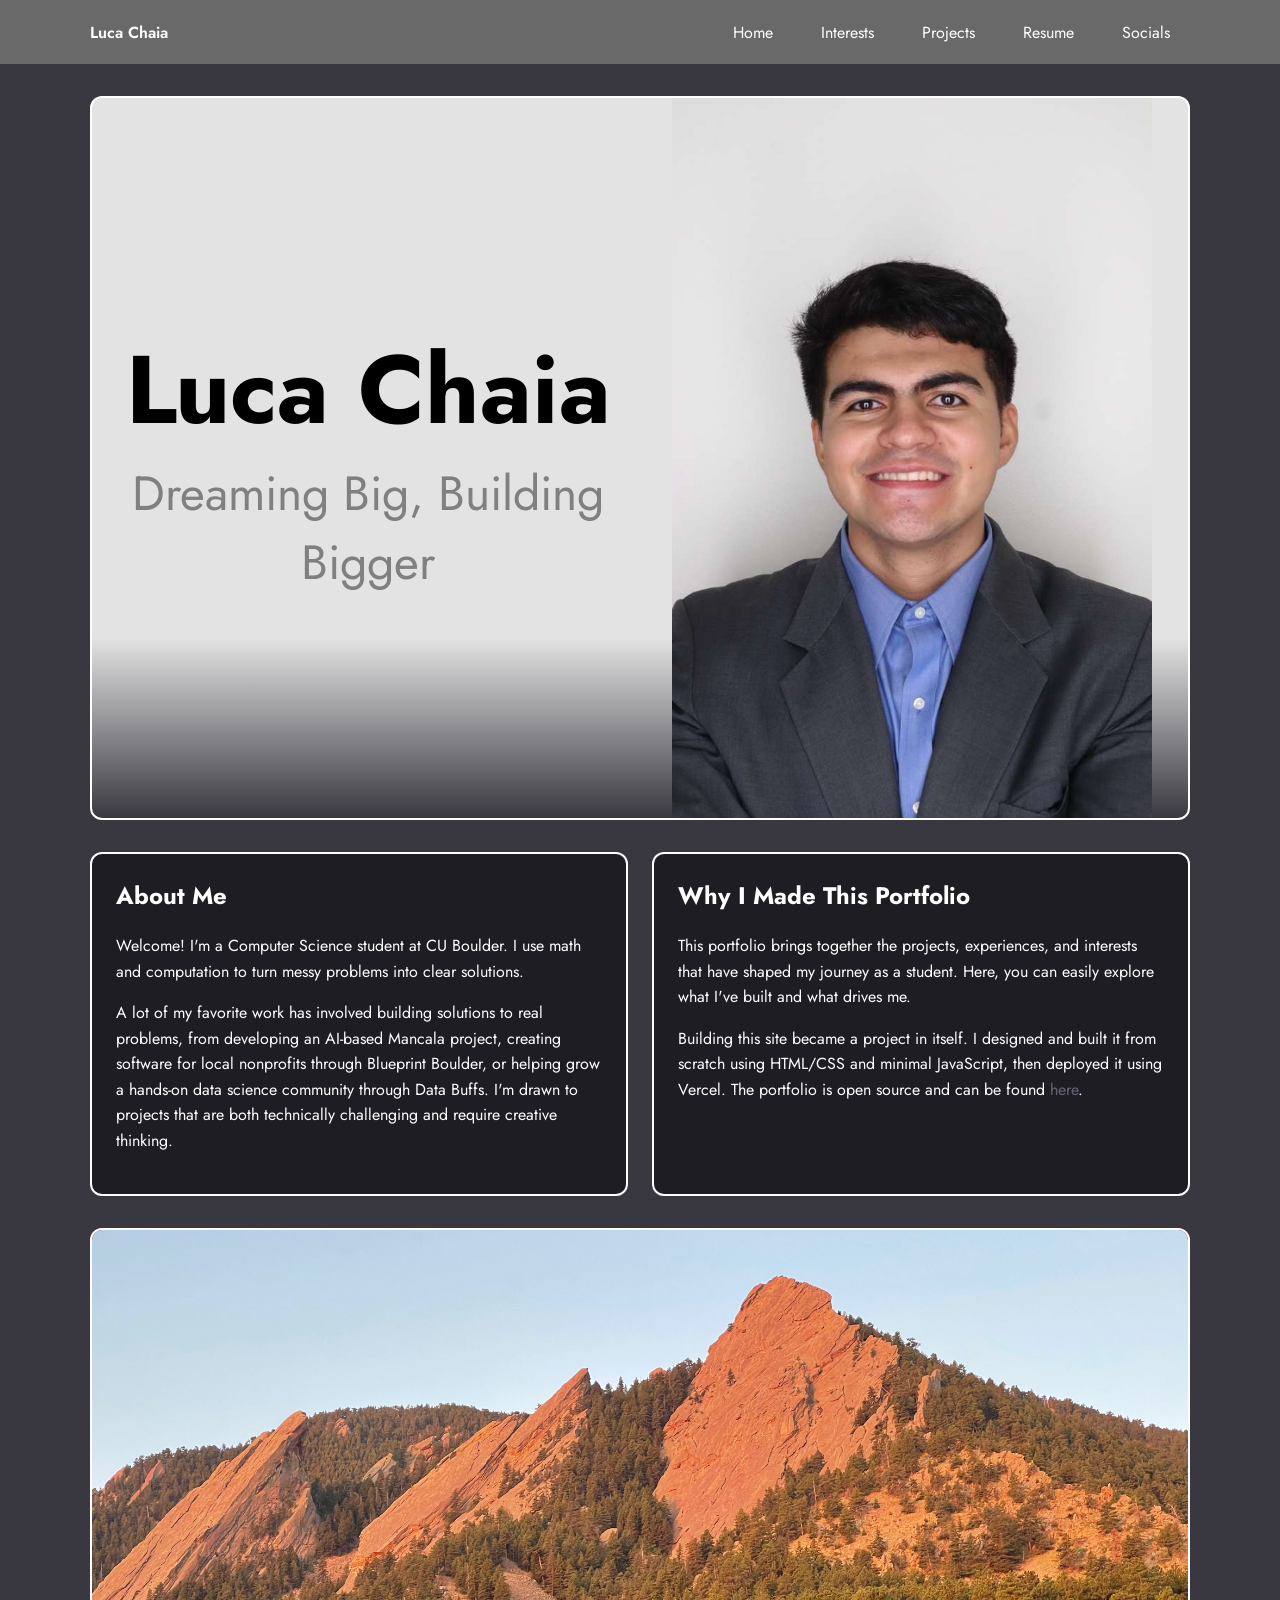
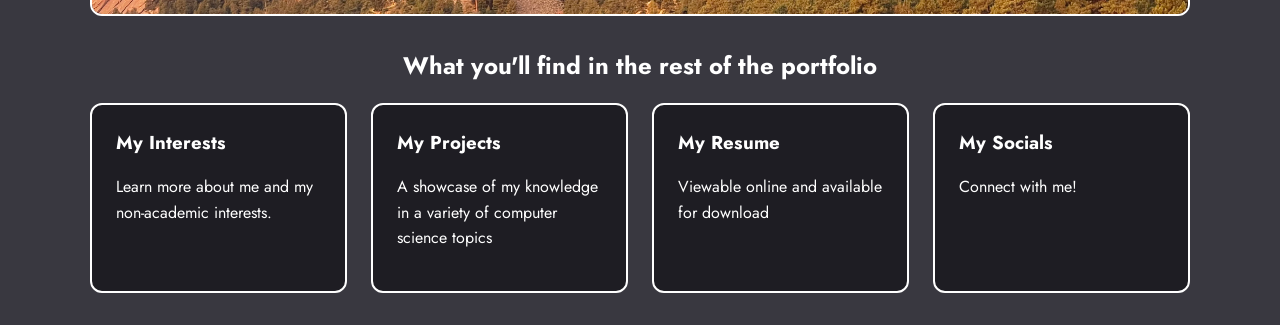
==== commit f6f0d850: "Finished refactoring!" ====
--- a/index.html
+++ b/index.html
@@ -71,8 +71,8 @@
           </p>
           <p>
             Building this site became a project in itself. I designed and built
-            it from scratch using HTML and CSS, then deployed it using Vercel.
-            The portfolio is open source and can be found
+            it from scratch using HTML/CSS and minimal JavaScript, then deployed
+            it using Vercel. The portfolio is open source and can be found
             <a
               href="https://github.com/LucaChaia/portfolio"
               target="_blank"
--- a/style.css
+++ b/style.css
@@ -162,7 +162,7 @@
   display: flex;
   flex-direction: column;
   justify-content: center;
-  text-align: right;
+  text-align: center;
 }
 
 .hero h1 {
@@ -351,6 +351,9 @@
   .hero-text {
     text-align: center;
   }
+  .hero-text p {
+    color: white;
+  }
 
   .hero-image img {
     width: 100%;
@@ -366,4 +369,4 @@
   .resume-viewer {
     height: 60vh;
   }
-}+}
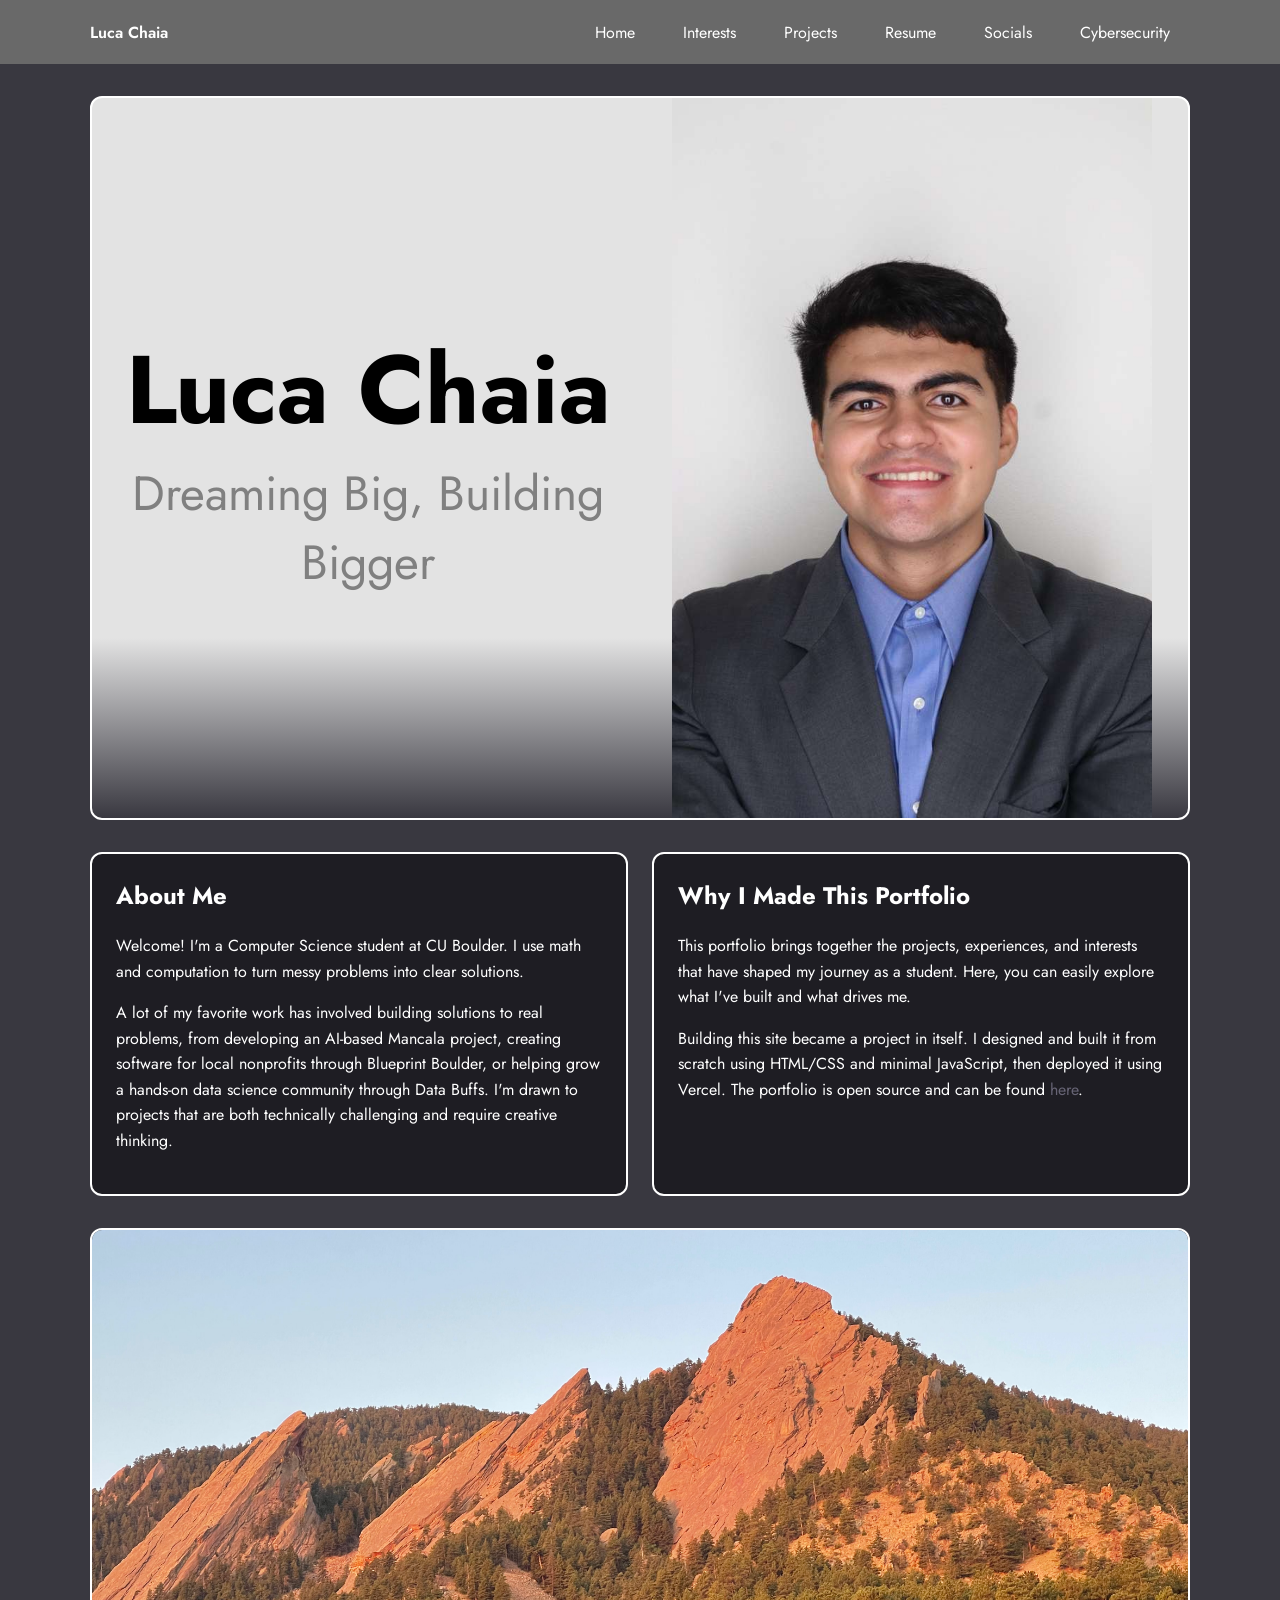
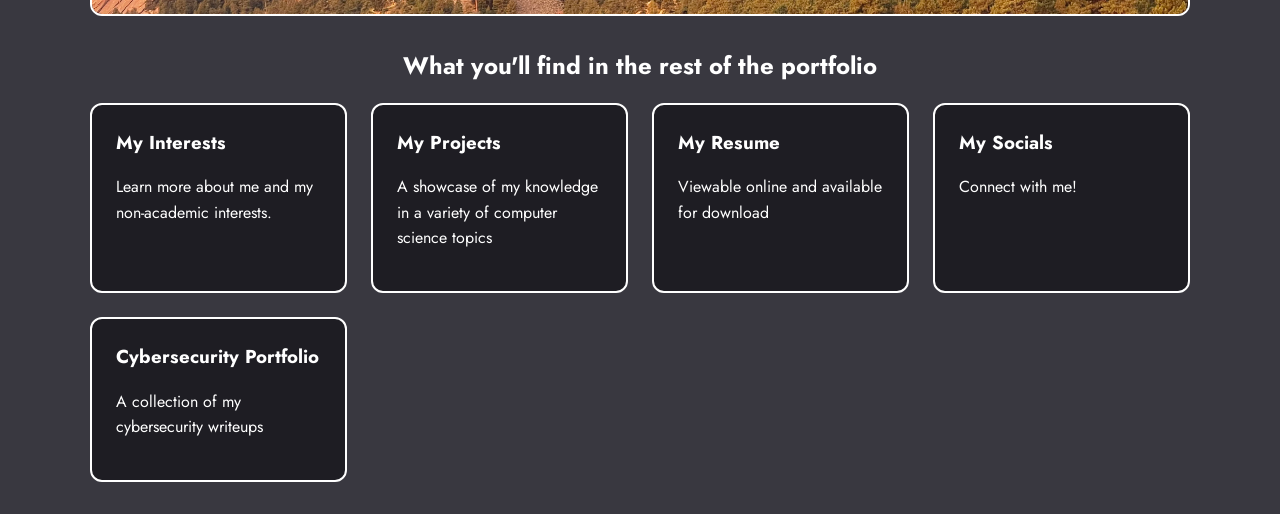
==== commit 2b29ce93: "Installed sudo apt install opsec" ====
--- a/index.html
+++ b/index.html
@@ -9,8 +9,7 @@
     <link rel="preconnect" href="https://fonts.gstatic.com" crossorigin />
     <link
       href="https://fonts.googleapis.com/css2?family=Jost:ital,wght@0,100..900;1,100..900&display=swap"
-      rel="stylesheet"
-    />
+      rel="stylesheet" />
   </head>
   <body>
     <nav class="navbar">
@@ -20,8 +19,7 @@
         <button
           class="nav-toggle"
           aria-label="Toggle navigation"
-          aria-expanded="false"
-        >
+          aria-expanded="false">
           ☰
         </button>
 
@@ -31,6 +29,7 @@
           <li><a href="/projects">Projects</a></li>
           <li><a href="/resume">Resume</a></li>
           <li><a href="/socials">Socials</a></li>
+          <li><a href="/cybersec">Cybersecurity</a></li>
         </ul>
       </div>
     </nav>
@@ -85,8 +84,7 @@
       <div class="home-image-break container">
         <img
           src="assets/images/boulder-flatirons.jpeg"
-          alt="Picture of Flatirons."
-        />
+          alt="Picture of Flatirons." />
       </div>
       <div class="portfolio-links container">
         <h2>What you'll find in the rest of the portfolio</h2>
@@ -109,6 +107,10 @@
             <h3>My Socials</h3>
             <p>Connect with me!</p>
           </a>
+          <a href="/cybersec" class="portfolio-item card">
+            <h3>Cybersecurity Portfolio</h3>
+            <p>A collection of my cybersecurity writeups</p>
+          </a>
         </div>
       </div>
     </main>
